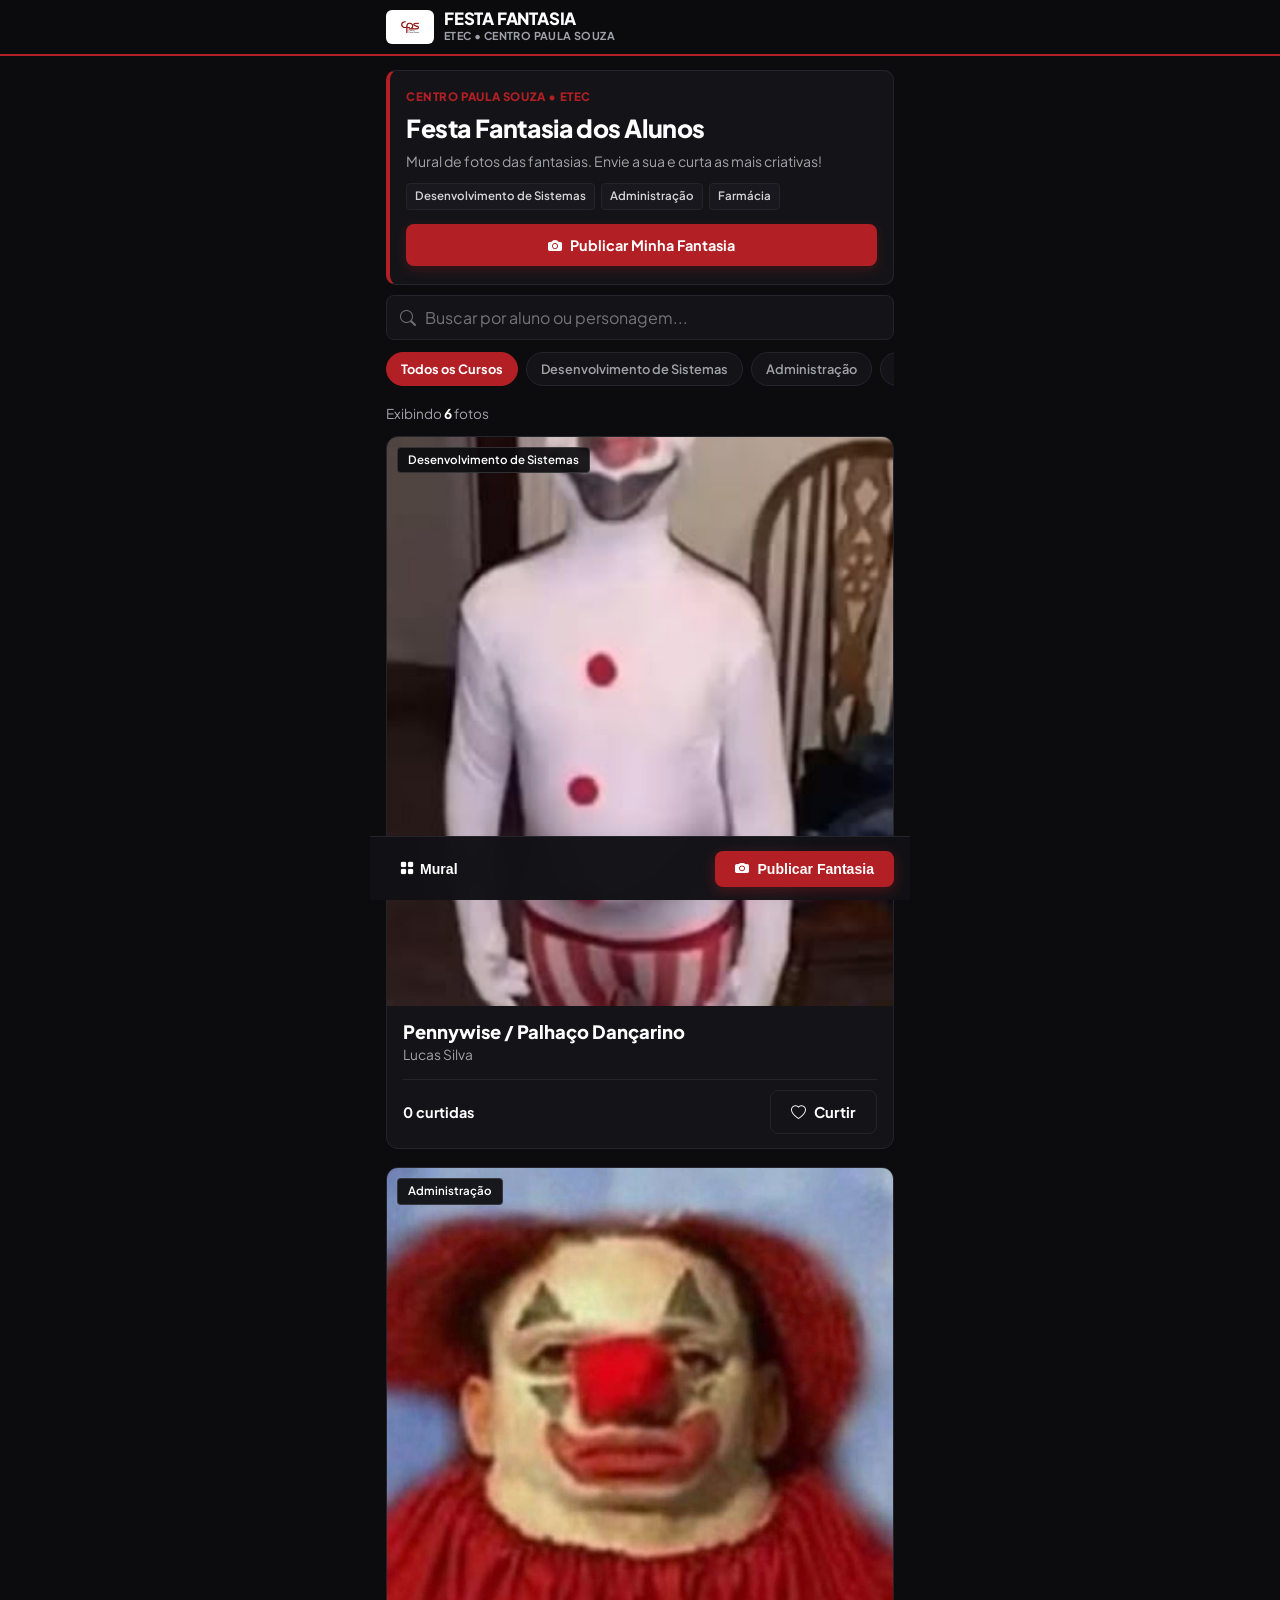
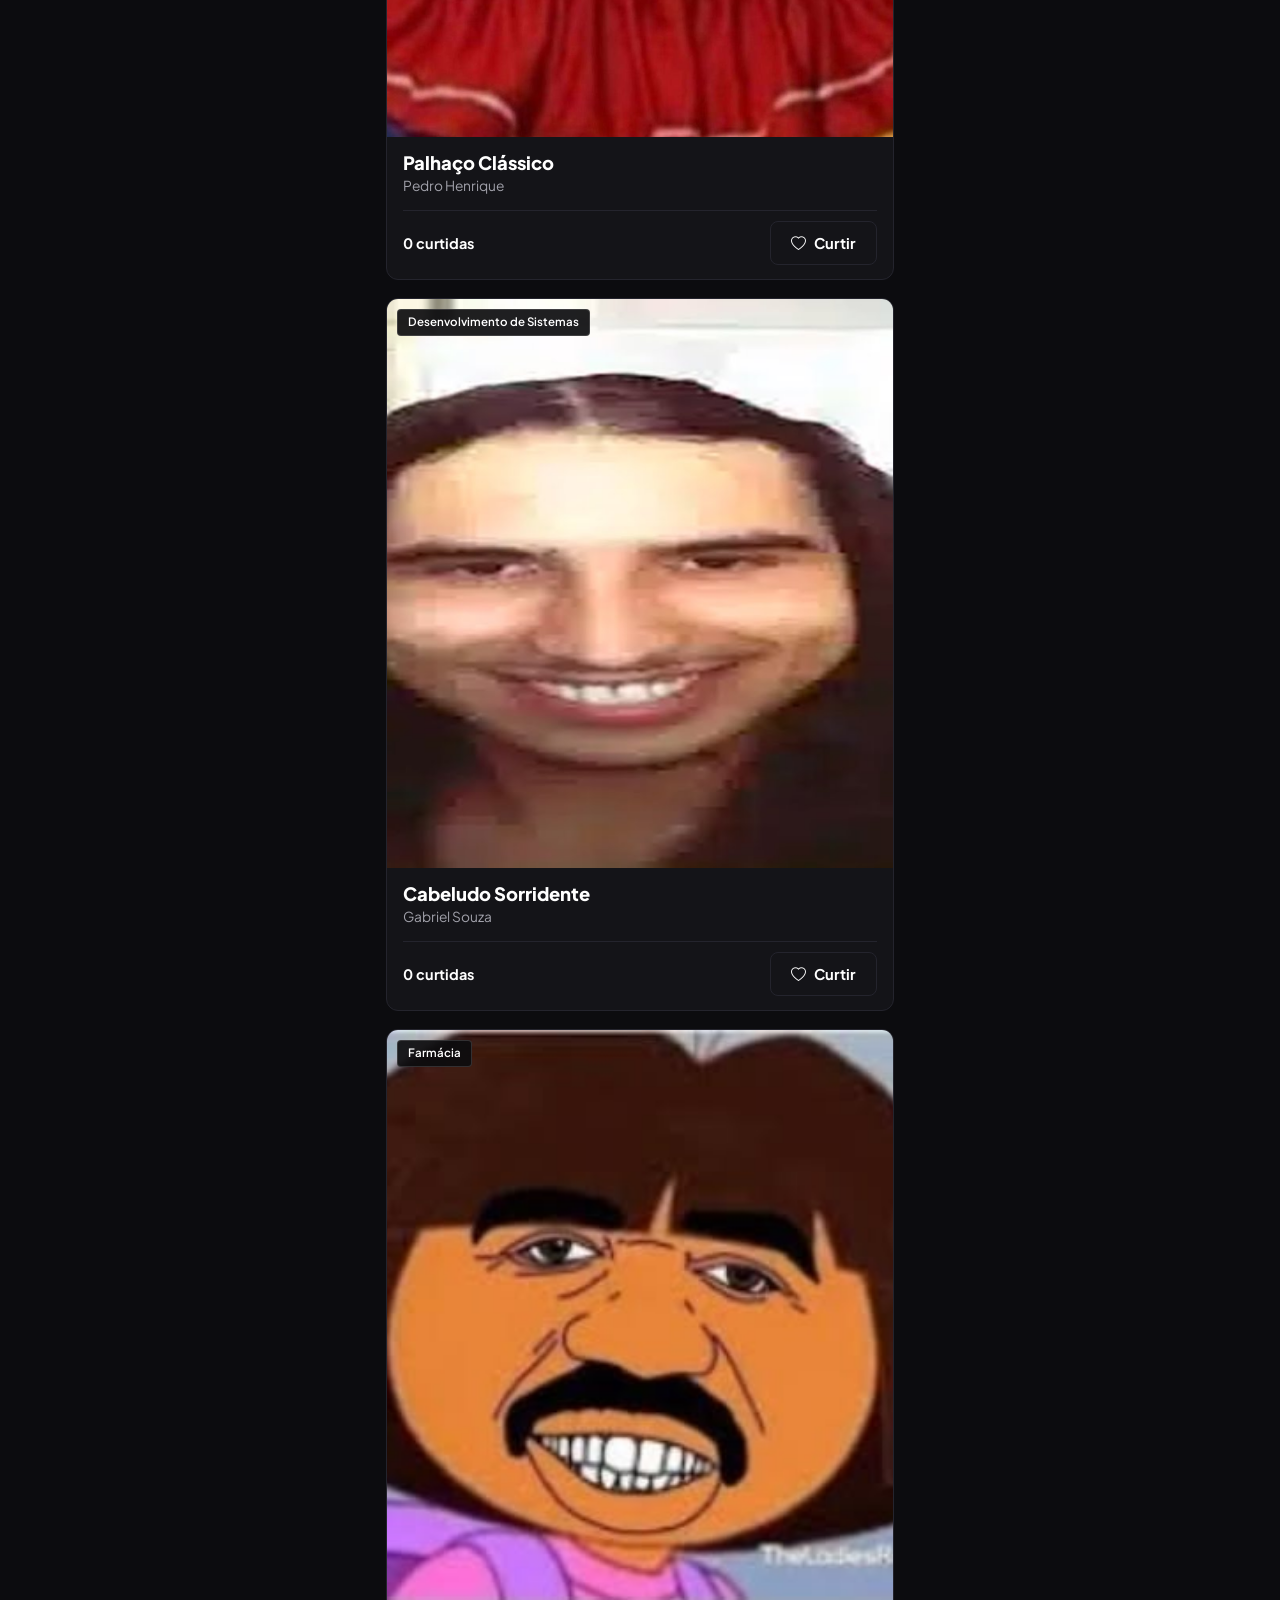
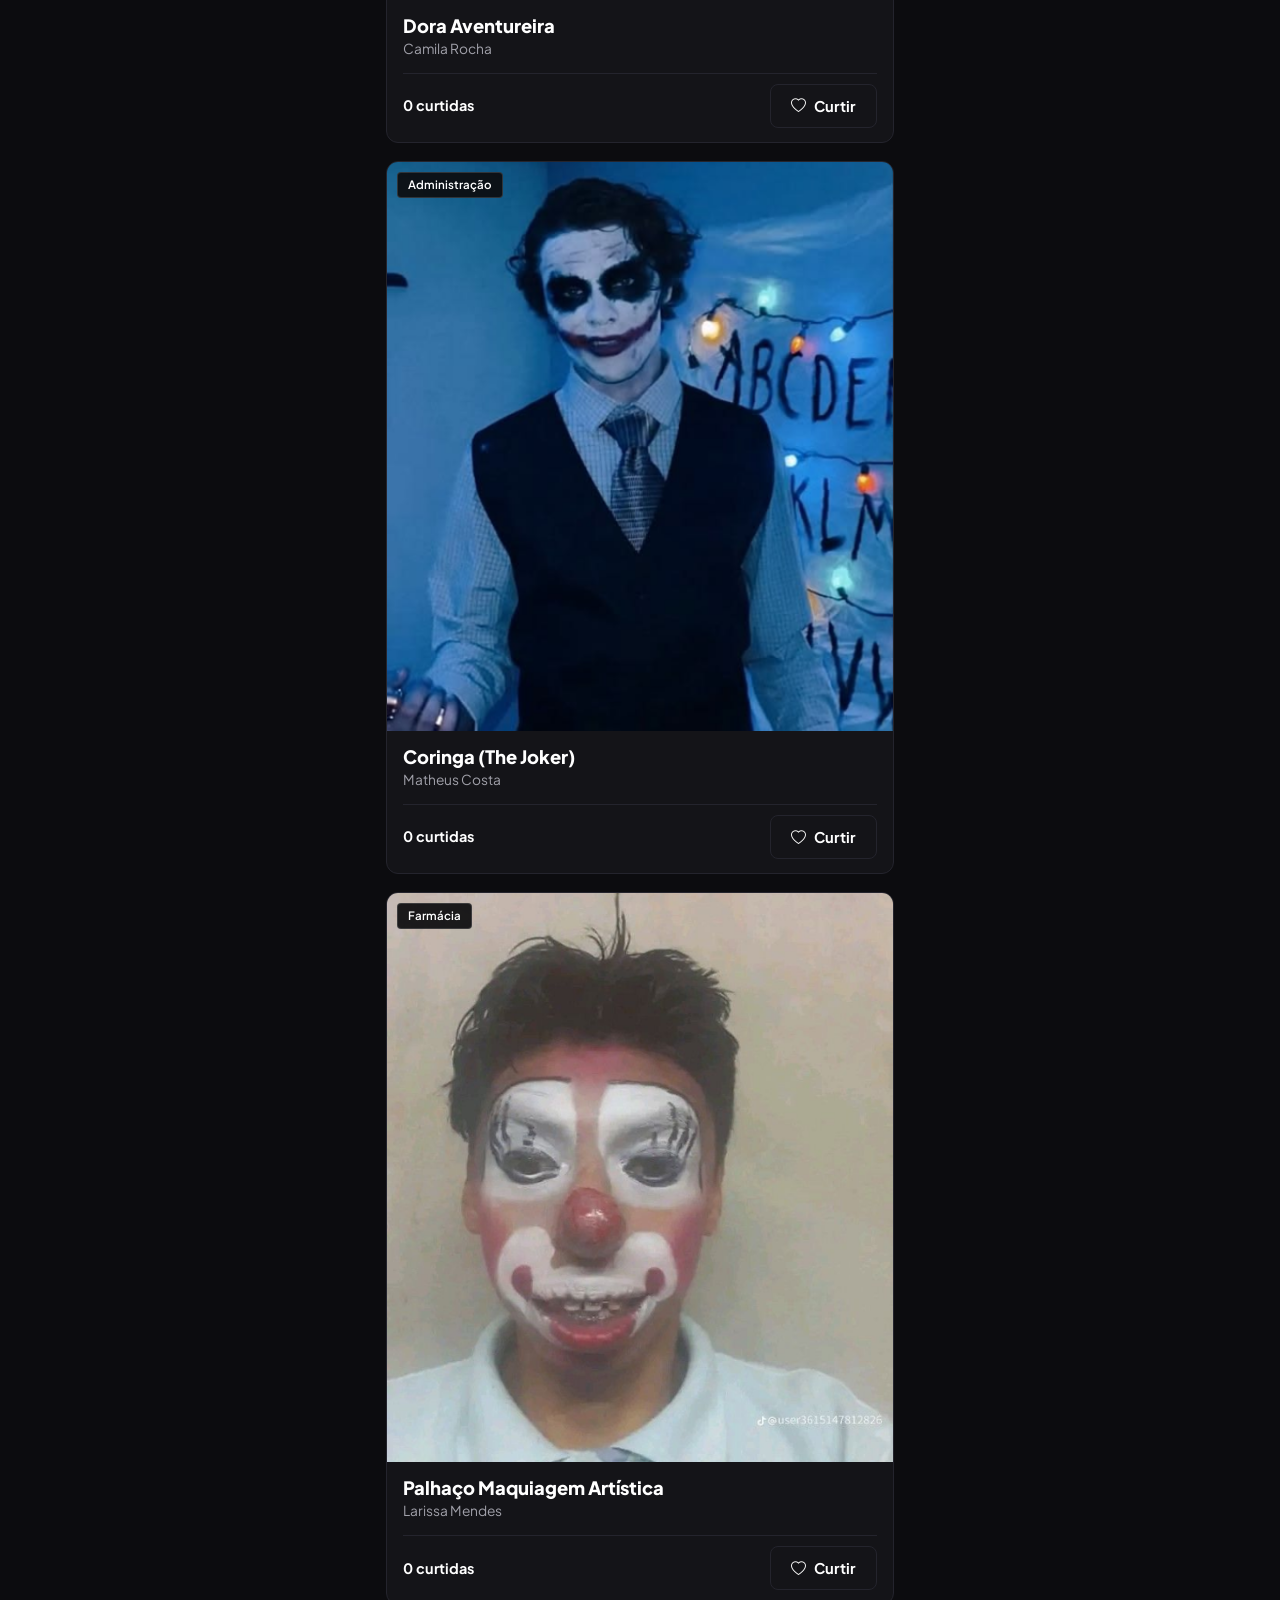
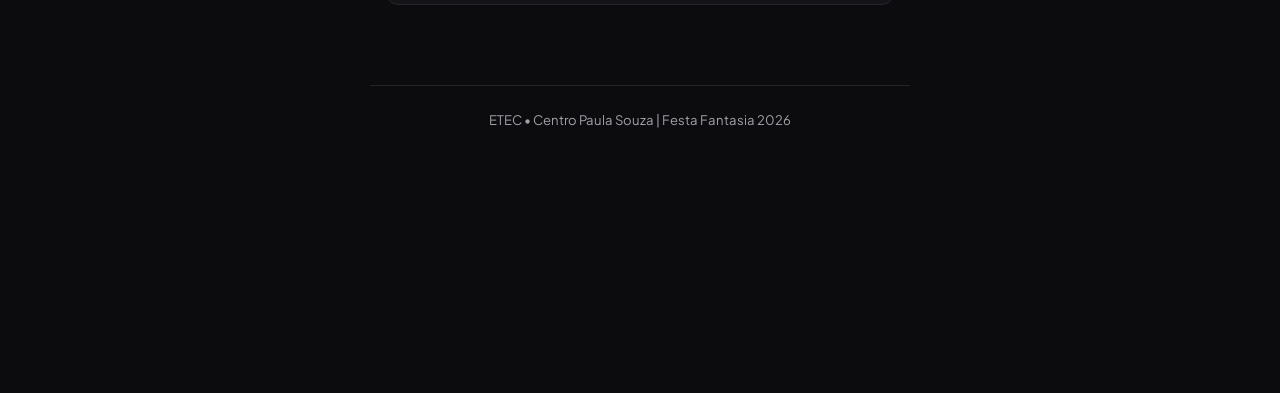
==== index.html @ 2c790a10 "feat: Festa Fantasia ETEC - versao mobile" ====
<!DOCTYPE html>
<html lang="pt-BR">
<head>
  <meta charset="UTF-8">
  <meta name="viewport" content="width=device-width, initial-scale=1.0, maximum-scale=1.0, user-scalable=no, viewport-fit=cover">
  <title>Festa Fantasia • ETEC / Centro Paula Souza</title>
  
  <meta name="theme-color" content="#0c0c0f">
  <meta name="apple-mobile-web-app-capable" content="yes">
  <meta name="apple-mobile-web-app-status-bar-style" content="black-translucent">
  <meta name="apple-mobile-web-app-title" content="Festa Fantasia">

  <!-- Limpeza de cache antigo do navegador -->
  <script>
    if ('serviceWorker' in navigator) {
      navigator.serviceWorker.getRegistrations().then(function(regs) {
        for (var r of regs) { r.unregister(); }
      });
    }
    if ('caches' in window) {
      caches.keys().then(function(names) {
        for (var name of names) { caches.delete(name); }
      });
    }
  </script>

  <!-- Google Fonts & Bootstrap Icons -->
  <link rel="preconnect" href="https://fonts.googleapis.com">
  <link rel="preconnect" href="https://fonts.gstatic.com" crossorigin>
  <link href="https://fonts.googleapis.com/css2?family=Plus+Jakarta+Sans:wght@400;500;600;700;800&display=swap" rel="stylesheet">
  <link rel="stylesheet" href="https://cdn.jsdelivr.net/npm/bootstrap-icons@1.11.3/font/bootstrap-icons.min.css">

  <!-- Folha de Estilos Mobile-First Centro Paula Souza -->
  <link rel="stylesheet" href="css/style.css?v=8.0">
</head>
<body>

  <!-- Barra Superior do Celular -->
  <header class="site-header">
    <div class="header-inner">
      <a href="#" class="brand-wrap">
        <div class="cps-logo-badge">
          <img src="assets/logo-cps.png" alt="Centro Paula Souza" class="cps-logo-img">
        </div>
        <div class="brand-info">
          <span class="brand-title-main">FESTA FANTASIA</span>
          <span class="brand-sub-tag">ETEC • CENTRO PAULA SOUZA</span>
        </div>
      </a>
    </div>
  </header>

  <!-- Banner de Apresentação -->
  <section class="hero-container">
    <div class="hero-card">
      <div class="hero-tag">Centro Paula Souza • ETEC</div>
      <h1 class="hero-heading">Festa Fantasia dos Alunos</h1>
      <p class="hero-description">
        Mural de fotos das fantasias. Envie a sua e curta as mais criativas!
      </p>

      <div class="hero-courses-list">
        <span class="badge-course">Desenvolvimento de Sistemas</span>
        <span class="badge-course">Administração</span>
        <span class="badge-course">Farmácia</span>
      </div>

      <button class="btn-mobile-hero" onclick="openRegisterModal()">
        <i class="bi bi-camera-fill"></i> Publicar Minha Fantasia
      </button>
    </div>
  </section>

  <!-- Conteúdo Principal / Feed -->
  <main class="content-wrapper">
    <!-- Barra de Filtros e Busca -->
    <div class="controls-bar">
      <div class="search-container">
        <i class="bi bi-search"></i>
        <input type="text" id="searchCostume" class="search-input" placeholder="Buscar por aluno ou personagem...">
      </div>

      <!-- Filtros por Curso da ETEC -->
      <div class="filter-pills">
        <button class="pill-btn active" data-course="all">
          Todos os Cursos
        </button>
        <button class="pill-btn" data-course="Desenvolvimento de Sistemas">
          Desenvolvimento de Sistemas
        </button>
        <button class="pill-btn" data-course="Administração">
          Administração
        </button>
        <button class="pill-btn" data-course="Farmácia">
          Farmácia
        </button>
      </div>
    </div>

    <div style="margin-bottom: 12px; font-size: 0.85rem; color: var(--text-gray);">
      Exibindo <strong id="costumesCount" style="color: #ffffff;">0</strong> fotos
    </div>

    <!-- Grade de Fotos (Feed do Celular) -->
    <div class="costume-grid" id="costumeGrid">
      <!-- Inserido dinamicamente via app.js -->
    </div>
  </main>

  <!-- Rodapé Limpo -->
  <footer style="text-align: center; padding: 24px 16px 80px 16px; color: var(--text-gray); font-size: 0.82rem; border-top: 1px solid var(--border-subtle); max-width: 540px; margin: 0 auto;">
    <p>ETEC • Centro Paula Souza | Festa Fantasia 2026</p>
  </footer>

  <!-- ==========================================================================
       BARRA INFERIOR FIXA DO APLICATIVO NO CELULAR
       ========================================================================== -->
  <nav class="mobile-nav-bar" aria-label="Navegação do Aplicativo">
    <button class="nav-item active" data-target="feed" onclick="window.scrollTo({ top: 0, behavior: 'smooth' })">
      <i class="bi bi-grid-fill"></i>
      <span>Mural</span>
    </button>

    <button class="nav-fab-btn" onclick="openRegisterModal()" aria-label="Publicar Fantasia">
      <i class="bi bi-camera-fill"></i>
      <span>Publicar Fantasia</span>
    </button>
  </nav>

  <!-- ==========================================================================
       MODAL BOTTOM SHEET: PUBLICAR FANTASIA
       ========================================================================== -->
  <div class="modal-overlay" id="registerModal" role="dialog" aria-modal="true">
    <div class="modal-content">
      <div class="modal-top">
        <div class="modal-title-text">Publicar Foto da Fantasia</div>
        <button class="btn-close" onclick="closeModal('registerModal')" aria-label="Fechar">
          <i class="bi bi-x-lg"></i>
        </button>
      </div>

      <div class="modal-inner">
        <form id="formRegister">
          <!-- Nome -->
          <div class="field-box">
            <label class="field-label">Seu Nome <span>*</span></label>
            <input type="text" id="inputAluno" class="input-text" placeholder="Nome completo" required>
          </div>

          <!-- Curso da ETEC -->
          <div class="field-box">
            <label class="field-label">Curso na ETEC <span>*</span></label>
            <select id="selectCurso" class="input-select" required>
              <option value="Desenvolvimento de Sistemas" selected>Desenvolvimento de Sistemas</option>
              <option value="Administração">Administração</option>
              <option value="Farmácia">Farmácia</option>
            </select>
          </div>

          <!-- Nome da Fantasia -->
          <div class="field-box">
            <label class="field-label">Nome da Fantasia / Personagem <span>*</span></label>
            <input type="text" id="inputFantasia" class="input-text" placeholder="Ex: Homem-Aranha, Wandinha, Mario Bros..." required>
          </div>

          <!-- Upload da Foto com Câmera do Celular -->
          <div class="field-box">
            <label class="field-label">Foto da Fantasia <span>*</span></label>
            <input type="file" id="costumePhotoInput" accept="image/*" capture="environment" style="display: none;">
            
            <div class="upload-card" id="uploadCard">
              <div id="uploadPrompt">
                <i class="bi bi-camera" style="font-size: 2rem; color: var(--text-gray); display: block; margin-bottom: 4px;"></i>
                <div class="upload-card-title">Tirar foto com a câmera ou escolher da galeria</div>
                <div class="upload-card-sub">Toque aqui para abrir a câmera</div>
              </div>

              <!-- Preview -->
              <div class="preview-box" id="previewBox">
                <img id="previewImg" src="" alt="Preview">
                <button type="button" class="btn-trash-photo" id="btnRemovePhoto" title="Trocar foto">
                  <i class="bi bi-x-lg"></i>
                </button>
              </div>
            </div>
          </div>

          <!-- Botões -->
          <div style="display: flex; gap: 10px; margin-top: 20px;">
            <button type="button" class="btn-cps-outline" style="flex: 1;" onclick="closeModal('registerModal')">
              Cancelar
            </button>
            <button type="submit" class="btn-cps-primary" style="flex: 2;">
              Publicar
            </button>
          </div>
        </form>
      </div>
    </div>
  </div>

  <!-- ==========================================================================
       MODAL: VISUALIZAR FOTO AMPLIADA
       ========================================================================== -->
  <div class="modal-overlay" id="detailsModal" role="dialog" aria-modal="true">
    <div class="modal-content">
      <div class="modal-top">
        <div class="modal-title-text">Foto da Fantasia</div>
        <button class="btn-close" onclick="closeModal('detailsModal')" aria-label="Fechar">
          <i class="bi bi-x-lg"></i>
        </button>
      </div>
      <div class="modal-inner" id="detailsModalContent">
        <!-- Inserido dinamicamente via app.js -->
      </div>
    </div>
  </div>

  <!-- ==========================================================================
       MODAL: ADMINISTRAÇÃO (Acessível via ?admin=1 ou atalho secreto Ctrl+Shift+A)
       ========================================================================== -->
  <div class="modal-overlay" id="adminModal" role="dialog" aria-modal="true">
    <div class="modal-content" style="max-width: 540px;">
      <div class="modal-top">
        <div class="modal-title-text">Painel Administrativo</div>
        <button class="btn-close" onclick="closeModal('adminModal')" aria-label="Fechar">
          <i class="bi bi-x-lg"></i>
        </button>
      </div>
      <div class="modal-inner" id="adminModalContent">
        <!-- Inserido dinamicamente via admin.js -->
      </div>
    </div>
  </div>

  <!-- Toast -->
  <div class="toast-box" id="toastNotice" role="status" aria-live="polite"></div>

  <!-- Scripts -->
  <script src="js/storage.js?v=8.0"></script>
  <script src="js/app.js?v=8.0"></script>
  <script src="js/admin.js?v=8.0"></script>
</body>
</html>
---- css/style.css ----
/* ==========================================================================
   FESTA FANTASIA ETEC - DESIGN MOBILE FIRST (CENTRO PAULA SOUZA)
   Cores: Preto, Branco e Vermelho CPS
   Otimizado especificamente para smartphones (fluido, rápido e tátil)
   ========================================================================== */

@import url('https://fonts.googleapis.com/css2?family=Plus+Jakarta+Sans:wght@400;500;600;700;800&display=swap');

:root {
  --cps-red: #b21f24;
  --cps-red-hover: #c92a2a;
  --cps-red-dark: #8c1418;

  --bg-black: #0c0c0f;
  --bg-card: #141418;
  --bg-card-hover: #1c1c22;
  --bg-input: #101014;

  --border-subtle: #24242d;
  --border-active: #b21f24;

  --text-white: #ffffff;
  --text-gray: #a1a1aa;
  --text-muted: #71717a;

  --font-family: 'Plus Jakarta Sans', -apple-system, BlinkMacSystemFont, "Segoe UI", Roboto, sans-serif;
  --bottom-bar-height: 64px;
}

* {
  box-sizing: border-box;
  margin: 0;
  padding: 0;
  -webkit-tap-highlight-color: transparent;
}

html, body {
  background-color: var(--bg-black);
  color: var(--text-white);
  font-family: var(--font-family);
  min-height: 100vh;
  line-height: 1.45;
  -webkit-font-smoothing: antialiased;
  padding-bottom: calc(var(--bottom-bar-height) + env(safe-area-inset-bottom, 0px) + 28px);
}

button, input, select {
  touch-action: manipulation;
}

/* ==========================================================================
   BARRA SUPERIOR (HEADER MOBILE APP)
   ========================================================================== */
.site-header {
  position: sticky;
  top: 0;
  z-index: 1000;
  background: rgba(12, 12, 15, 0.98);
  border-bottom: 2px solid var(--cps-red);
  backdrop-filter: blur(12px);
  -webkit-backdrop-filter: blur(12px);
  padding-top: env(safe-area-inset-top, 0px);
}

.header-inner {
  max-width: 540px;
  margin: 0 auto;
  padding: 10px 16px;
  display: flex;
  align-items: center;
  justify-content: space-between;
}

.brand-wrap {
  display: flex;
  align-items: center;
  gap: 10px;
  text-decoration: none;
  color: #fff;
}

.cps-logo-badge {
  background: #ffffff;
  padding: 3px 6px;
  border-radius: 6px;
  display: flex;
  align-items: center;
  justify-content: center;
  height: 34px;
}

.cps-logo-img {
  height: 24px;
  width: auto;
  object-fit: contain;
}

.brand-info {
  display: flex;
  flex-direction: column;
}

.brand-title-main {
  font-size: 1.05rem;
  font-weight: 800;
  letter-spacing: -0.2px;
  color: #ffffff;
  line-height: 1.1;
}

.brand-sub-tag {
  font-size: 0.68rem;
  font-weight: 700;
  color: var(--text-gray);
  letter-spacing: 0.4px;
  text-transform: uppercase;
}

/* ==========================================================================
   BANNER DE INTRODUÇÃO (COMPACTO PARA CELULAR)
   ========================================================================== */
.hero-container {
  max-width: 540px;
  margin: 14px auto 10px auto;
  padding: 0 16px;
}

.hero-card {
  background: var(--bg-card);
  border: 1px solid var(--border-subtle);
  border-left: 4px solid var(--cps-red);
  border-radius: 10px;
  padding: 18px 16px;
  display: flex;
  flex-direction: column;
  gap: 8px;
}

.hero-tag {
  font-size: 0.72rem;
  font-weight: 800;
  color: var(--cps-red);
  text-transform: uppercase;
  letter-spacing: 0.6px;
}

.hero-heading {
  font-size: 1.55rem;
  font-weight: 800;
  letter-spacing: -0.4px;
  line-height: 1.2;
  color: #ffffff;
}

.hero-description {
  color: var(--text-gray);
  font-size: 0.88rem;
  line-height: 1.4;
}

.hero-courses-list {
  display: flex;
  gap: 6px;
  flex-wrap: wrap;
  margin-top: 4px;
}

.badge-course {
  font-size: 0.72rem;
  font-weight: 600;
  padding: 4px 8px;
  border-radius: 4px;
  background: #18181e;
  color: #d4d4d8;
  border: 1px solid var(--border-subtle);
}

.btn-mobile-hero {
  margin-top: 6px;
  background: var(--cps-red);
  color: #ffffff;
  border: none;
  font-family: var(--font-family);
  font-size: 0.9rem;
  font-weight: 700;
  padding: 12px 18px;
  border-radius: 8px;
  cursor: pointer;
  display: flex;
  align-items: center;
  justify-content: center;
  gap: 8px;
  width: 100%;
  box-shadow: 0 4px 12px rgba(178, 31, 36, 0.25);
  transition: background 0.15s ease;
}

.btn-mobile-hero:active {
  background: var(--cps-red-hover);
  transform: scale(0.98);
}

/* ==========================================================================
   BARRA DE FILTROS E PESQUISA NO CELULAR
   ========================================================================== */
.content-wrapper {
  max-width: 540px;
  margin: 0 auto;
  padding: 0 16px 80px 16px;
}

.controls-bar {
  display: flex;
  flex-direction: column;
  gap: 12px;
  margin-bottom: 16px;
}

.search-container {
  position: relative;
  width: 100%;
}

.search-container i {
  position: absolute;
  left: 14px;
  top: 50%;
  transform: translateY(-50%);
  color: var(--text-muted);
}

.search-input {
  width: 100%;
  background: var(--bg-card);
  border: 1px solid var(--border-subtle);
  color: #ffffff;
  font-family: var(--font-family);
  font-size: 16px;
  padding: 11px 14px 11px 38px;
  border-radius: 8px;
  outline: none;
}

.search-input:focus {
  border-color: var(--cps-red);
}

.filter-pills {
  display: flex;
  gap: 8px;
  overflow-x: auto;
  scrollbar-width: none;
  -webkit-overflow-scrolling: touch;
  padding-bottom: 2px;
}

.filter-pills::-webkit-scrollbar {
  display: none;
}

.pill-btn {
  background: var(--bg-card);
  border: 1px solid var(--border-subtle);
  color: var(--text-gray);
  font-family: var(--font-family);
  font-size: 0.8rem;
  font-weight: 600;
  padding: 8px 14px;
  border-radius: 99px;
  cursor: pointer;
  white-space: nowrap;
  flex-shrink: 0;
  transition: all 0.15s ease;
}

.pill-btn:active, .pill-btn.active {
  background: var(--cps-red);
  color: #ffffff;
  border-color: var(--cps-red);
  font-weight: 700;
}

/* ==========================================================================
   FEED DE FANTASIAS (CARD VERTICAL OTIMIZADO PARA TOUCH)
   ========================================================================== */
.costume-grid {
  display: flex;
  flex-direction: column;
  gap: 18px;
}

.costume-item {
  background: var(--bg-card);
  border: 1px solid var(--border-subtle);
  border-radius: 12px;
  overflow: hidden;
  display: flex;
  flex-direction: column;
}

.photo-holder {
  position: relative;
  width: 100%;
  aspect-ratio: 4 / 4.5;
  background-color: #000;
  overflow: hidden;
  cursor: pointer;
}

.photo-img {
  width: 100%;
  height: 100%;
  object-fit: cover;
  display: block;
}

.badge-corner {
  position: absolute;
  top: 10px;
  left: 10px;
  font-size: 0.72rem;
  font-weight: 600;
  padding: 4px 10px;
  border-radius: 4px;
  background: rgba(12, 12, 15, 0.92);
  color: #ffffff;
  border: 1px solid rgba(255, 255, 255, 0.15);
}

.item-details {
  padding: 14px 16px;
  display: flex;
  flex-direction: column;
  gap: 2px;
}

.item-title {
  font-size: 1.15rem;
  font-weight: 800;
  color: #ffffff;
  line-height: 1.25;
}

.item-student {
  font-size: 0.86rem;
  color: var(--text-gray);
  margin-bottom: 12px;
}

.item-action-row {
  padding-top: 10px;
  border-top: 1px solid var(--border-subtle);
  display: flex;
  align-items: center;
  justify-content: space-between;
}

.votes-indicator {
  font-size: 0.9rem;
  font-weight: 700;
  color: #ffffff;
}

/* Botão de Curtir Grande para o Polegar */
.btn-like {
  background: transparent;
  color: #ffffff;
  border: 1px solid var(--border-subtle);
  font-family: var(--font-family);
  font-size: 0.92rem;
  font-weight: 700;
  padding: 10px 20px;
  min-height: 44px;
  border-radius: 8px;
  cursor: pointer;
  display: inline-flex;
  align-items: center;
  gap: 8px;
  transition: all 0.15s ease;
  user-select: none;
}

.btn-like:active {
  transform: scale(0.96);
}

.btn-like.voted {
  background: var(--cps-red);
  border-color: var(--cps-red);
  color: #ffffff;
  cursor: default;
}

/* ==========================================================================
   BARRA INFERIOR FIXA DO APLICATIVO (BOTTOM BAR)
   ========================================================================== */
.mobile-nav-bar {
  position: fixed;
  bottom: 0;
  left: 50%;
  transform: translateX(-50%);
  width: 100%;
  max-width: 540px;
  min-height: var(--bottom-bar-height);
  background: rgba(18, 18, 22, 0.98);
  border-top: 1px solid var(--border-subtle);
  backdrop-filter: blur(16px);
  -webkit-backdrop-filter: blur(16px);
  z-index: 1500;
  padding: 8px 16px calc(8px + env(safe-area-inset-bottom, 0px)) 16px;
  display: flex;
  align-items: center;
  justify-content: space-between;
}

.nav-item {
  background: transparent;
  border: none;
  color: #ffffff;
  display: flex;
  align-items: center;
  gap: 6px;
  font-size: 0.88rem;
  font-weight: 700;
  cursor: pointer;
  padding: 10px 14px;
}

.nav-fab-btn {
  background: var(--cps-red);
  color: #ffffff;
  border: none;
  padding: 10px 20px;
  border-radius: 8px;
  font-weight: 800;
  font-size: 0.88rem;
  cursor: pointer;
  display: inline-flex;
  align-items: center;
  gap: 8px;
  box-shadow: 0 4px 14px rgba(178, 31, 36, 0.35);
}

.nav-fab-btn:active {
  transform: scale(0.97);
}

/* ==========================================================================
   MODAIS (ESTILO BOTTOM SHEET NO CELULAR)
   ========================================================================== */
.modal-overlay {
  position: fixed;
  inset: 0;
  background: rgba(0, 0, 0, 0.82);
  backdrop-filter: blur(4px);
  -webkit-backdrop-filter: blur(4px);
  z-index: 2000;
  display: flex;
  align-items: flex-end;
  justify-content: center;
  padding: 0;
  opacity: 0;
  visibility: hidden;
  transition: opacity 0.2s ease, visibility 0.2s ease;
}

.modal-overlay.active {
  opacity: 1;
  visibility: visible;
}

.modal-content {
  background: var(--bg-card);
  border-radius: 16px 16px 0 0;
  border-top: 3px solid var(--cps-red);
  width: 100%;
  max-width: 540px;
  max-height: 90vh;
  overflow-y: auto;
  box-shadow: 0 -10px 30px rgba(0, 0, 0, 0.6);
  transform: translateY(100%);
  transition: transform 0.25s cubic-bezier(0.16, 1, 0.3, 1);
}

.modal-overlay.active .modal-content {
  transform: translateY(0);
}

.modal-top {
  padding: 16px 20px;
  border-bottom: 1px solid var(--border-subtle);
  display: flex;
  align-items: center;
  justify-content: space-between;
}

.modal-title-text {
  font-size: 1.1rem;
  font-weight: 800;
  color: #ffffff;
}

.btn-close {
  background: transparent;
  border: none;
  color: var(--text-gray);
  font-size: 1.3rem;
  width: 36px;
  height: 36px;
  cursor: pointer;
  display: flex;
  align-items: center;
  justify-content: center;
}

.modal-inner {
  padding: 20px 18px;
}

/* Formulário de Cadastro */
.field-box {
  margin-bottom: 16px;
}

.field-label {
  display: block;
  font-size: 0.85rem;
  font-weight: 700;
  color: var(--text-gray);
  margin-bottom: 6px;
}

.field-label span {
  color: var(--cps-red);
}

.input-text, .input-select {
  width: 100%;
  background: var(--bg-input);
  border: 1px solid var(--border-subtle);
  color: #ffffff;
  font-family: var(--font-family);
  font-size: 16px;
  padding: 12px 14px;
  border-radius: 8px;
  outline: none;
}

.input-text:focus, .input-select:focus {
  border-color: var(--cps-red);
}

.input-select option {
  background: var(--bg-card);
  color: #ffffff;
}

/* Upload de Foto na Câmera */
.upload-card {
  border: 2px dashed var(--border-subtle);
  background: var(--bg-input);
  border-radius: 8px;
  padding: 22px 14px;
  text-align: center;
  cursor: pointer;
}

.upload-card:active {
  border-color: var(--cps-red);
}

.upload-card-title {
  font-size: 0.92rem;
  font-weight: 700;
  color: #ffffff;
  margin-bottom: 2px;
}

.upload-card-sub {
  font-size: 0.78rem;
  color: var(--text-muted);
}

.preview-box {
  display: none;
  position: relative;
  border-radius: 8px;
  overflow: hidden;
  margin-top: 10px;
  max-height: 240px;
  background: #000;
}

.preview-box img {
  width: 100%;
  height: 240px;
  object-fit: cover;
  display: block;
}

.btn-trash-photo {
  position: absolute;
  top: 8px;
  right: 8px;
  background: rgba(0, 0, 0, 0.75);
  border: none;
  color: #fff;
  width: 32px;
  height: 32px;
  border-radius: 50%;
  cursor: pointer;
  display: flex;
  align-items: center;
  justify-content: center;
}

.btn-cps-primary {
  background: var(--cps-red);
  color: #ffffff;
  border: none;
  font-family: var(--font-family);
  font-size: 0.92rem;
  font-weight: 700;
  padding: 12px 20px;
  border-radius: 8px;
  cursor: pointer;
  display: flex;
  align-items: center;
  justify-content: center;
  gap: 8px;
}

.btn-cps-outline {
  background: transparent;
  color: #ffffff;
  border: 1px solid var(--border-subtle);
  font-family: var(--font-family);
  font-size: 0.92rem;
  font-weight: 600;
  padding: 12px 18px;
  border-radius: 8px;
  cursor: pointer;
  display: flex;
  align-items: center;
  justify-content: center;
}

/* Toast */
.toast-box {
  position: fixed;
  bottom: calc(var(--bottom-bar-height) + env(safe-area-inset-bottom, 0px) + 16px);
  left: 50%;
  transform: translateX(-50%) translateY(20px);
  background: var(--bg-card);
  border: 1px solid var(--cps-red);
  color: #ffffff;
  padding: 10px 18px;
  border-radius: 8px;
  font-size: 0.88rem;
  font-weight: 700;
  z-index: 3000;
  opacity: 0;
  visibility: hidden;
  transition: all 0.2s ease;
  box-shadow: 0 8px 24px rgba(0, 0, 0, 0.5);
  text-align: center;
}

.toast-box.show {
  transform: translateX(-50%) translateY(0);
  opacity: 1;
  visibility: visible;
}
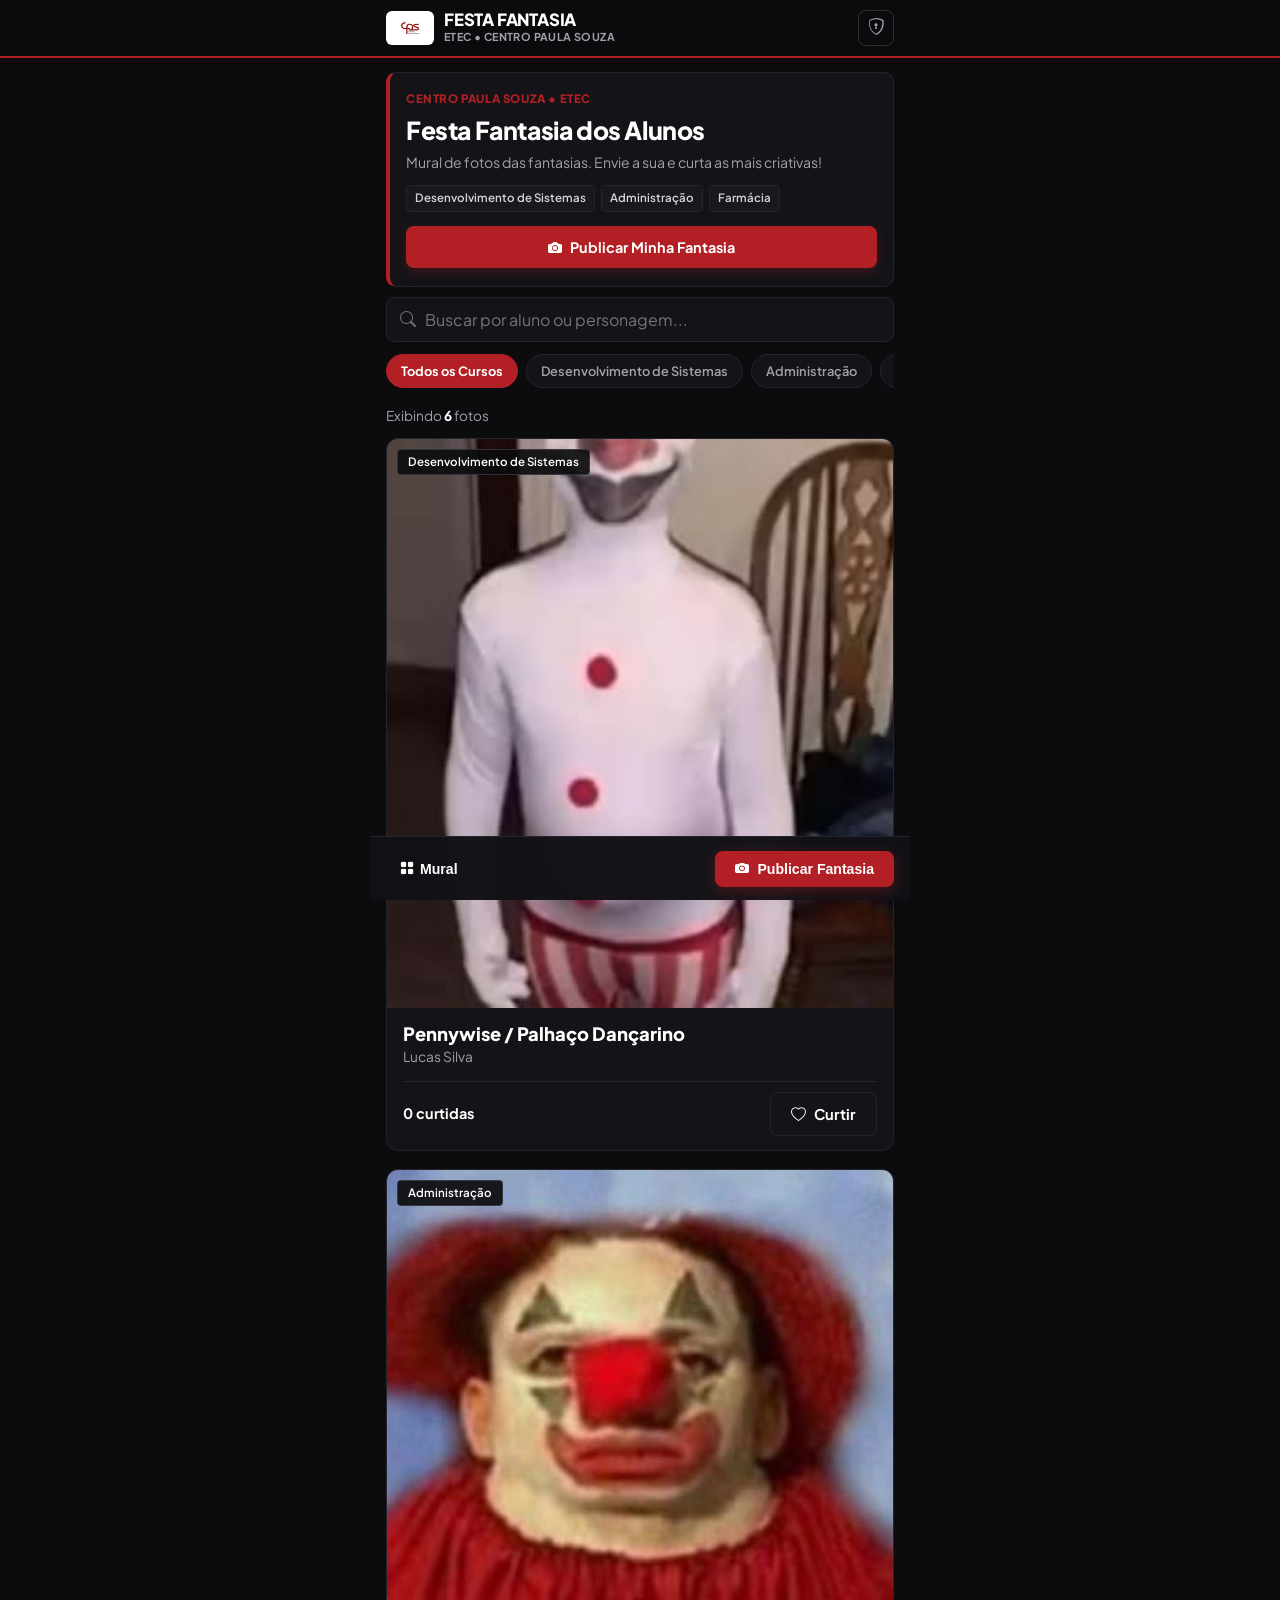
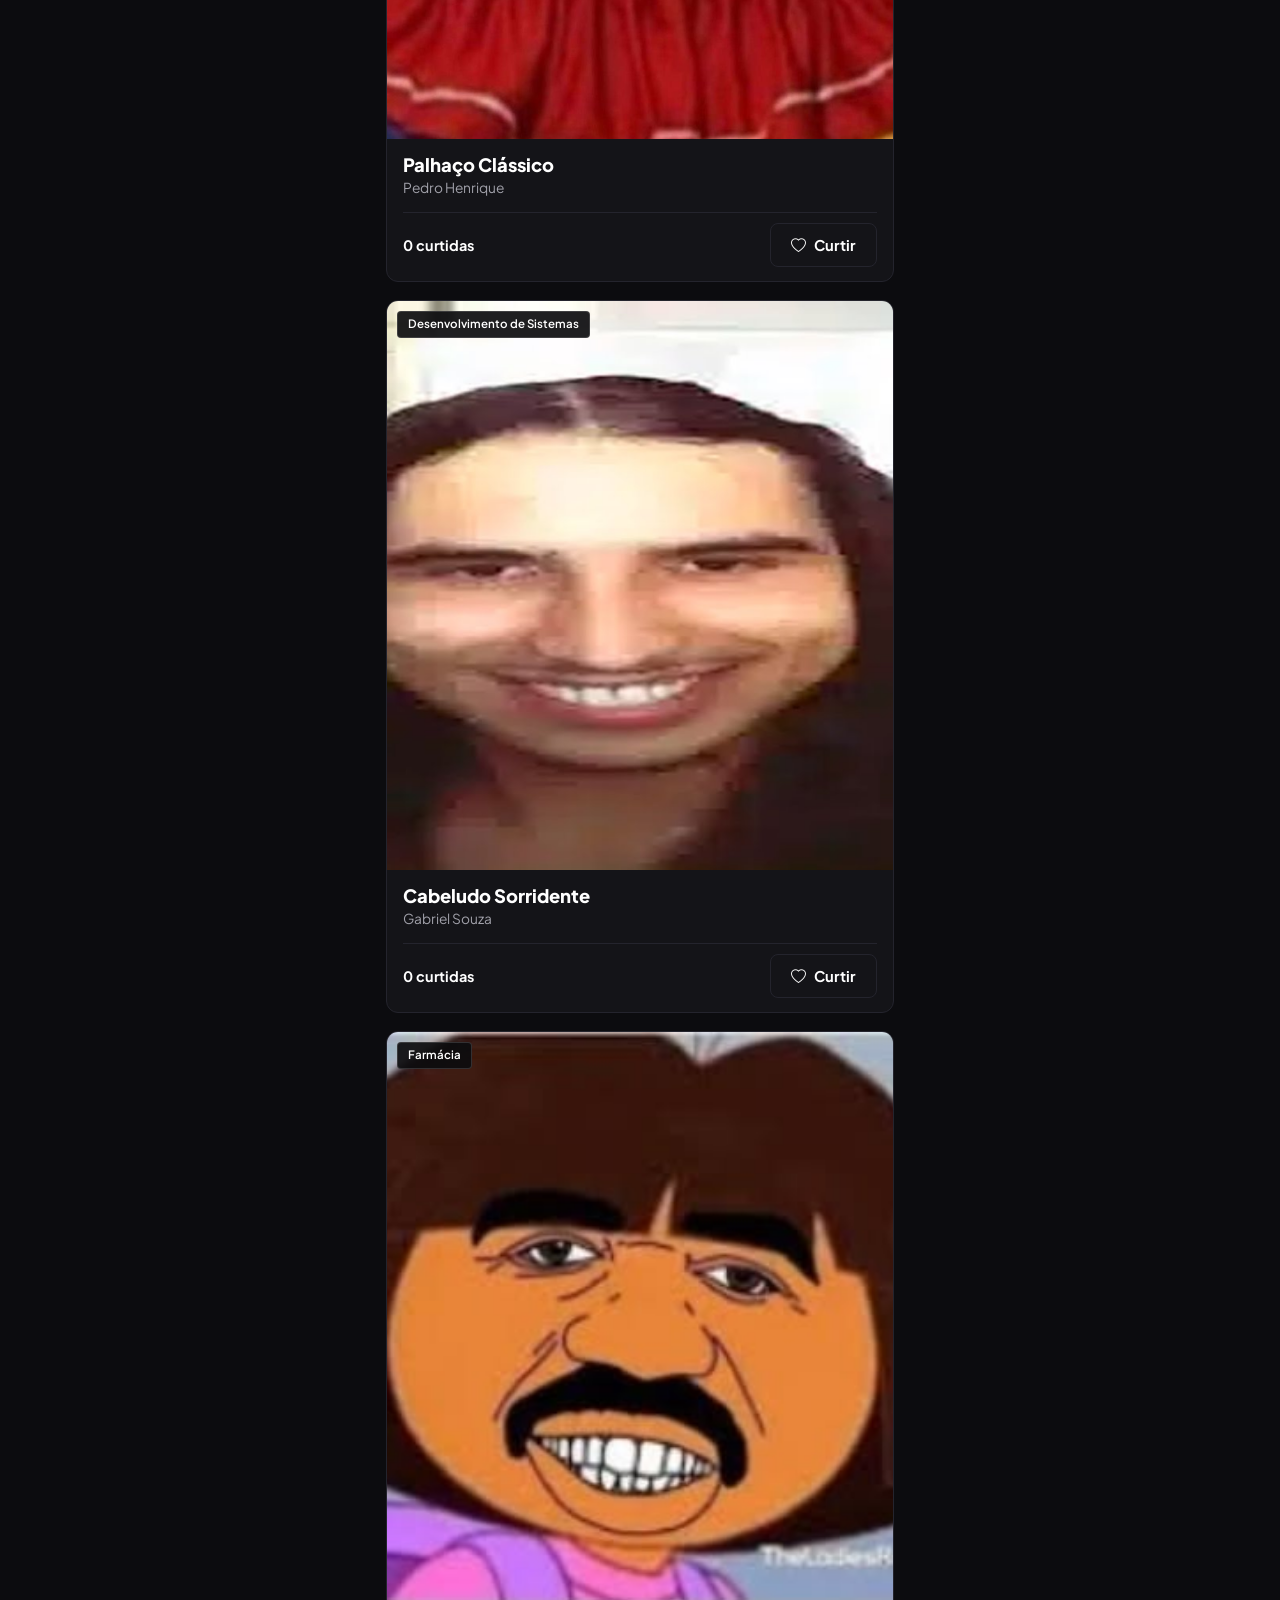
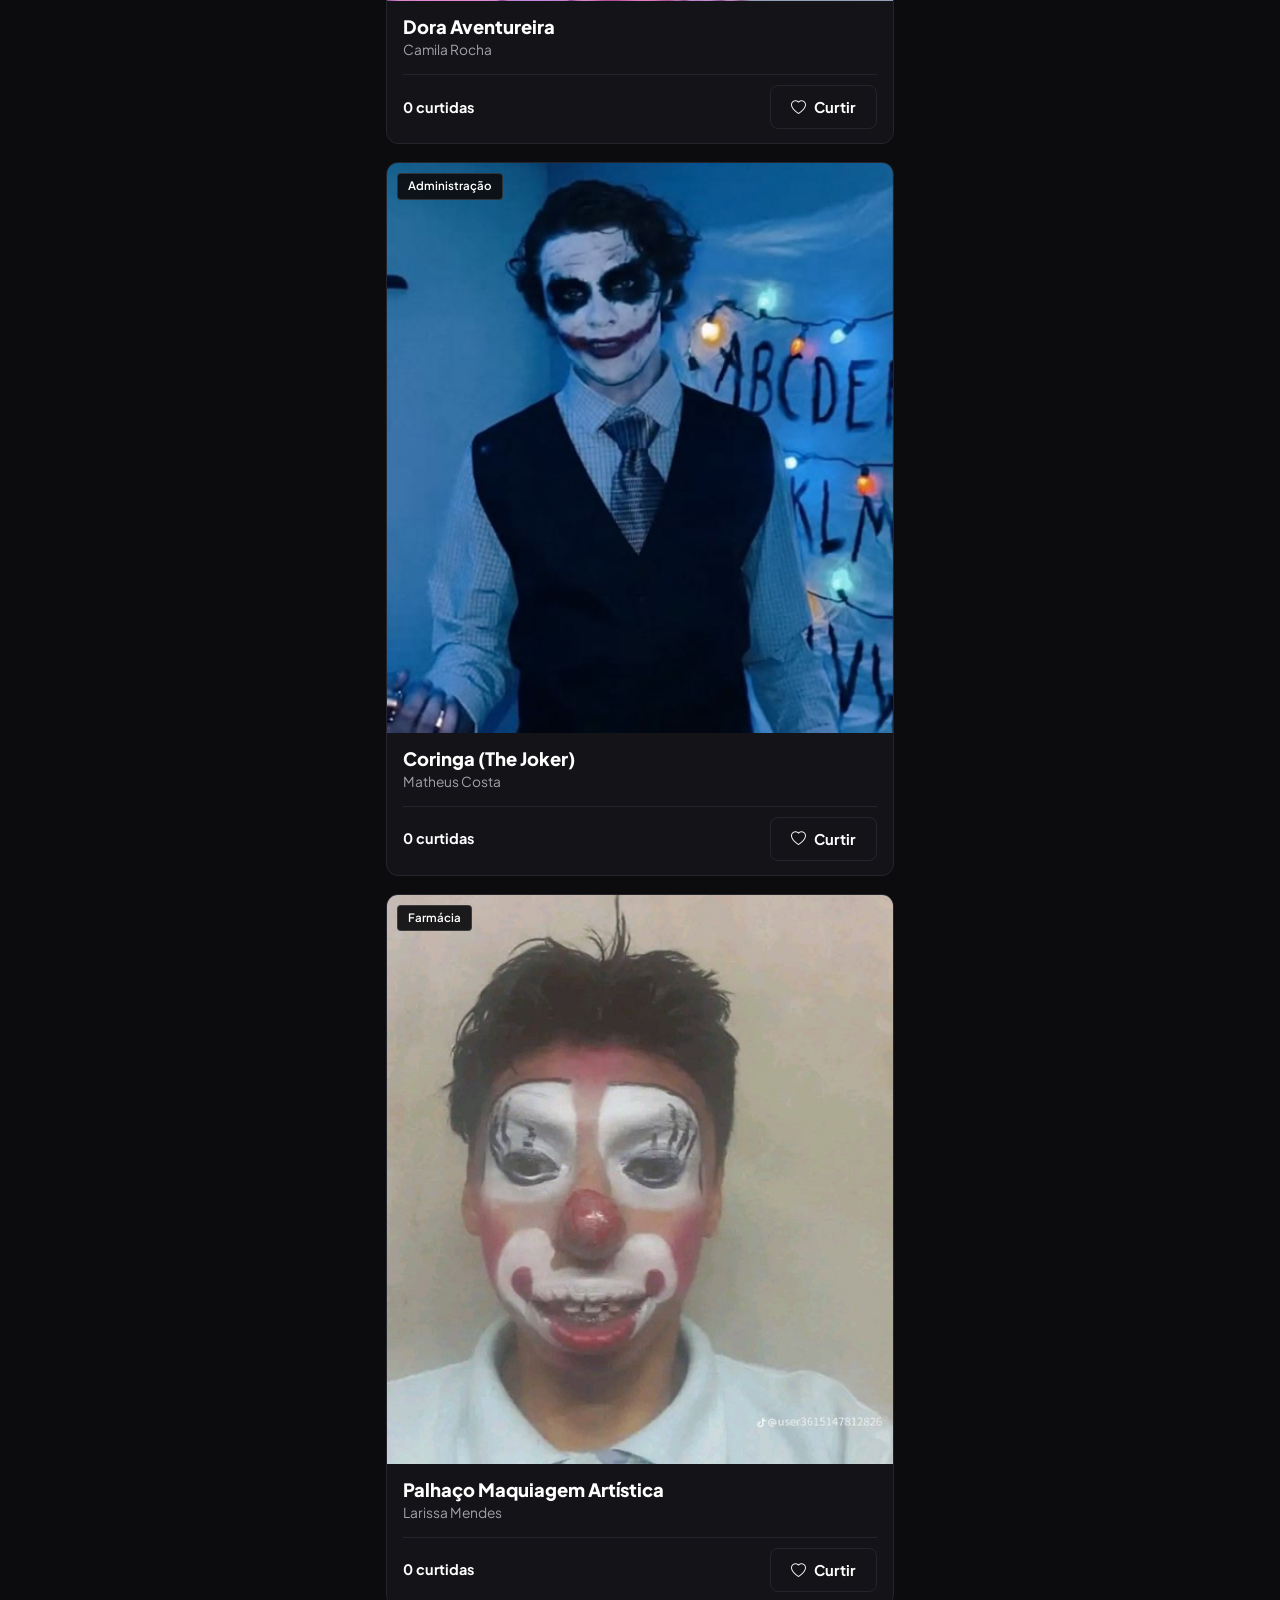
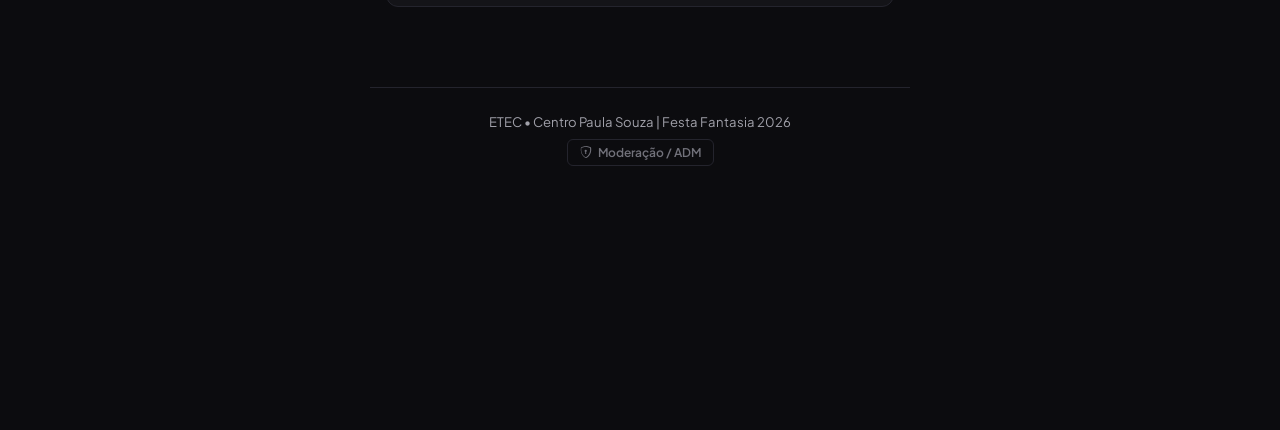
==== commit 6ff13040: "feat: add admin delete endpoint and moderation UI for inappropriate photos" ====
--- a/index.html
+++ b/index.html
@@ -31,7 +31,7 @@
   <link rel="stylesheet" href="https://cdn.jsdelivr.net/npm/bootstrap-icons@1.11.3/font/bootstrap-icons.min.css">
 
   <!-- Folha de Estilos Mobile-First Centro Paula Souza -->
-  <link rel="stylesheet" href="css/style.css?v=8.0">
+  <link rel="stylesheet" href="css/style.css?v=11.0">
 </head>
 <body>
 
@@ -47,6 +47,11 @@
           <span class="brand-sub-tag">ETEC • CENTRO PAULA SOUZA</span>
         </div>
       </a>
+
+      <!-- Botão Discreto de Moderação / ADM -->
+      <button class="btn-admin-header-lock" onclick="openAdminModal()" title="Painel da Moderação / ADM" aria-label="Painel de Moderação">
+        <i class="bi bi-shield-lock"></i>
+      </button>
     </div>
   </header>
 
@@ -110,6 +115,11 @@
   <!-- Rodapé Limpo -->
   <footer style="text-align: center; padding: 24px 16px 80px 16px; color: var(--text-gray); font-size: 0.82rem; border-top: 1px solid var(--border-subtle); max-width: 540px; margin: 0 auto;">
     <p>ETEC • Centro Paula Souza | Festa Fantasia 2026</p>
+    <div style="margin-top: 8px;">
+      <button type="button" class="btn-admin-footer" onclick="openAdminModal()">
+        <i class="bi bi-shield-lock"></i> Moderação / ADM
+      </button>
+    </div>
   </footer>
 
   <!-- ==========================================================================
@@ -169,18 +179,59 @@
             <input type="file" id="costumePhotoInput" accept="image/*" capture="environment" style="display: none;">
             
             <div class="upload-card" id="uploadCard">
-              <div id="uploadPrompt">
-                <i class="bi bi-camera" style="font-size: 2rem; color: var(--text-gray); display: block; margin-bottom: 4px;"></i>
+              <!-- Estado Inicial: Botão de Câmera/Galeria -->
+              <div id="uploadPrompt" class="upload-prompt-view">
+                <i class="bi bi-camera" style="font-size: 2.2rem; color: var(--text-gray); display: block; margin-bottom: 6px;"></i>
                 <div class="upload-card-title">Tirar foto com a câmera ou escolher da galeria</div>
                 <div class="upload-card-sub">Toque aqui para abrir a câmera</div>
               </div>
 
-              <!-- Preview -->
-              <div class="preview-box" id="previewBox">
-                <img id="previewImg" src="" alt="Preview">
-                <button type="button" class="btn-trash-photo" id="btnRemovePhoto" title="Trocar foto">
-                  <i class="bi bi-x-lg"></i>
-                </button>
+              <!-- Estado Ativo: Editor de Foto Direto no Formulário -->
+              <div id="photoEditorBox" class="photo-editor-box" style="display: none;">
+                <div class="editor-hint">
+                  <i class="bi bi-hand-index-thumb"></i> Arraste a foto com o dedo para posicionar
+                </div>
+
+                <!-- Canvas de Enquadramento Oficial 4:5 -->
+                <div class="editor-canvas-container">
+                  <canvas id="editorCanvas" width="640" height="800"></canvas>
+                  
+                  <div class="editor-overlay-grid">
+                    <span class="editor-badge-ratio">4:5 • Mural</span>
+                    <div class="grid-bracket top-left"></div>
+                    <div class="grid-bracket top-right"></div>
+                    <div class="grid-bracket bottom-left"></div>
+                    <div class="grid-bracket bottom-right"></div>
+                    <div class="grid-rule-h1"></div>
+                    <div class="grid-rule-h2"></div>
+                    <div class="grid-rule-v1"></div>
+                    <div class="grid-rule-v2"></div>
+                  </div>
+                </div>
+
+                <!-- Barra de Zoom -->
+                <div class="editor-zoom-row">
+                  <button type="button" class="btn-circle-zoom" id="btnZoomOut" aria-label="Diminuir Zoom">
+                    <i class="bi bi-dash"></i>
+                  </button>
+                  <input type="range" id="photoZoomSlider" min="1" max="3" step="0.02" value="1" class="editor-zoom-slider">
+                  <button type="button" class="btn-circle-zoom" id="btnZoomIn" aria-label="Aumentar Zoom">
+                    <i class="bi bi-plus"></i>
+                  </button>
+                </div>
+
+                <!-- Ações Rápidas -->
+                <div class="editor-actions-bar">
+                  <button type="button" class="btn-editor-btn" id="btnRotatePhoto">
+                    <i class="bi bi-arrow-clockwise"></i> Girar 90°
+                  </button>
+                  <button type="button" class="btn-editor-btn" id="btnResetCrop">
+                    <i class="bi bi-arrows-fullscreen"></i> Centralizar
+                  </button>
+                  <button type="button" class="btn-editor-btn btn-editor-change" id="btnChangePhoto">
+                    <i class="bi bi-camera"></i> Trocar Foto
+                  </button>
+                </div>
               </div>
             </div>
           </div>
@@ -237,8 +288,9 @@
   <div class="toast-box" id="toastNotice" role="status" aria-live="polite"></div>
 
   <!-- Scripts -->
-  <script src="js/storage.js?v=8.0"></script>
-  <script src="js/app.js?v=8.0"></script>
-  <script src="js/admin.js?v=8.0"></script>
+  <script src="js/storage.js?v=11.0"></script>
+  <script src="js/photo-editor.js?v=11.0"></script>
+  <script src="js/app.js?v=11.0"></script>
+  <script src="js/admin.js?v=11.0"></script>
 </body>
 </html>
--- a/css/style.css
+++ b/css/style.css
@@ -581,37 +581,253 @@
   color: var(--text-muted);
 }
 
-.preview-box {
-  display: none;
+/* ==========================================================================
+   UPLOAD E EDITOR DE FOTO (INLINE NO FORMULÁRIO - MOBILE FIRST)
+   ========================================================================== */
+.upload-card {
+  border: 2px dashed var(--border-subtle);
+  background: var(--bg-input);
+  border-radius: 12px;
+  padding: 16px 12px;
+  text-align: center;
+  transition: border-color 0.15s ease;
+}
+
+.upload-prompt-view {
+  cursor: pointer;
+  padding: 24px 12px;
+}
+
+.upload-prompt-view:active {
+  background: rgba(255, 255, 255, 0.03);
+}
+
+.upload-card-title {
+  font-size: 0.95rem;
+  font-weight: 700;
+  color: #ffffff;
+  margin-bottom: 4px;
+}
+
+.upload-card-sub {
+  font-size: 0.8rem;
+  color: var(--text-muted);
+}
+
+/* Caixa do Editor quando há foto carregada */
+.photo-editor-box {
+  display: flex;
+  flex-direction: column;
+  gap: 12px;
+}
+
+.editor-hint {
+  font-size: 0.78rem;
+  color: #d4d4d8;
+  background: #181822;
+  border: 1px solid var(--border-subtle);
+  padding: 6px 12px;
+  border-radius: 6px;
+  display: flex;
+  align-items: center;
+  justify-content: center;
+  gap: 6px;
+}
+
+/* Viewport / Contêiner do Canvas 4:5 */
+.editor-canvas-container {
   position: relative;
-  border-radius: 8px;
+  width: min(280px, 76vw);
+  aspect-ratio: 4 / 5;
+  margin: 0 auto;
+  border-radius: 10px;
   overflow: hidden;
-  margin-top: 10px;
-  max-height: 240px;
+  box-shadow: 0 8px 24px rgba(0, 0, 0, 0.6);
   background: #000;
-}
-
-.preview-box img {
-  width: 100%;
-  height: 240px;
-  object-fit: cover;
+  border: 2px solid rgba(178, 31, 36, 0.8);
+}
+
+#editorCanvas {
+  width: 100%;
+  height: 100%;
   display: block;
-}
-
-.btn-trash-photo {
+  cursor: grab;
+  touch-action: none; /* Impede scroll da tela ao arrastar a foto */
+  user-select: none;
+  -webkit-user-select: none;
+}
+
+#editorCanvas:active {
+  cursor: grabbing;
+}
+
+/* Moldura e Grid dos Terços */
+.editor-overlay-grid {
+  position: absolute;
+  inset: 0;
+  pointer-events: none;
+}
+
+.editor-badge-ratio {
   position: absolute;
   top: 8px;
   right: 8px;
-  background: rgba(0, 0, 0, 0.75);
-  border: none;
+  background: rgba(0, 0, 0, 0.8);
   color: #fff;
-  width: 32px;
-  height: 32px;
+  font-size: 0.65rem;
+  font-weight: 800;
+  padding: 3px 6px;
+  border-radius: 4px;
+  border: 1px solid rgba(255, 255, 255, 0.15);
+  letter-spacing: 0.5px;
+}
+
+/* Cantoneiras Vermelho Centro Paula Souza */
+.grid-bracket {
+  position: absolute;
+  width: 14px;
+  height: 14px;
+  border-color: var(--cps-red);
+  border-style: solid;
+}
+
+.grid-bracket.top-left {
+  top: 0;
+  left: 0;
+  border-width: 3px 0 0 3px;
+  border-top-left-radius: 8px;
+}
+
+.grid-bracket.top-right {
+  top: 0;
+  right: 0;
+  border-width: 3px 3px 0 0;
+  border-top-right-radius: 8px;
+}
+
+.grid-bracket.bottom-left {
+  bottom: 0;
+  left: 0;
+  border-width: 0 0 3px 3px;
+  border-bottom-left-radius: 8px;
+}
+
+.grid-bracket.bottom-right {
+  bottom: 0;
+  right: 0;
+  border-width: 0 3px 3px 0;
+  border-bottom-right-radius: 8px;
+}
+
+/* Linhas dos Terços */
+.grid-rule-h1 { position: absolute; top: 33.33%; left: 0; right: 0; height: 1px; background: rgba(255, 255, 255, 0.12); }
+.grid-rule-h2 { position: absolute; top: 66.66%; left: 0; right: 0; height: 1px; background: rgba(255, 255, 255, 0.12); }
+.grid-rule-v1 { position: absolute; left: 33.33%; top: 0; bottom: 0; width: 1px; background: rgba(255, 255, 255, 0.12); }
+.grid-rule-v2 { position: absolute; left: 66.66%; top: 0; bottom: 0; width: 1px; background: rgba(255, 255, 255, 0.12); }
+
+/* Barra de Zoom */
+.editor-zoom-row {
+  display: flex;
+  align-items: center;
+  gap: 10px;
+  max-width: 300px;
+  margin: 0 auto;
+  width: 100%;
+}
+
+.btn-circle-zoom {
+  width: 36px;
+  height: 36px;
   border-radius: 50%;
-  cursor: pointer;
+  background: #242430;
+  border: 1px solid var(--border-subtle);
+  color: #ffffff;
+  font-size: 1.2rem;
   display: flex;
   align-items: center;
   justify-content: center;
+  cursor: pointer;
+  flex-shrink: 0;
+  transition: all 0.15s ease;
+}
+
+.btn-circle-zoom:active {
+  background: var(--cps-red);
+  transform: scale(0.94);
+}
+
+.editor-zoom-slider {
+  flex: 1;
+  -webkit-appearance: none;
+  appearance: none;
+  height: 6px;
+  background: #282836;
+  border-radius: 3px;
+  outline: none;
+}
+
+.editor-zoom-slider::-webkit-slider-thumb {
+  -webkit-appearance: none;
+  appearance: none;
+  width: 24px;
+  height: 24px;
+  border-radius: 50%;
+  background: var(--cps-red);
+  border: 2px solid #ffffff;
+  cursor: pointer;
+  box-shadow: 0 2px 6px rgba(0, 0, 0, 0.4);
+}
+
+.editor-zoom-slider::-moz-range-thumb {
+  width: 24px;
+  height: 24px;
+  border-radius: 50%;
+  background: var(--cps-red);
+  border: 2px solid #ffffff;
+  cursor: pointer;
+  box-shadow: 0 2px 6px rgba(0, 0, 0, 0.4);
+}
+
+/* Ações Rápidas */
+.editor-actions-bar {
+  display: flex;
+  gap: 8px;
+  max-width: 320px;
+  margin: 0 auto;
+  width: 100%;
+}
+
+.btn-editor-btn {
+  flex: 1;
+  background: #202028;
+  color: #ffffff;
+  border: 1px solid var(--border-subtle);
+  font-family: var(--font-family);
+  font-size: 0.8rem;
+  font-weight: 700;
+  padding: 8px 6px;
+  border-radius: 6px;
+  cursor: pointer;
+  display: flex;
+  align-items: center;
+  justify-content: center;
+  gap: 5px;
+  transition: background 0.15s ease;
+}
+
+.btn-editor-btn:active {
+  background: #2e2e3a;
+  transform: scale(0.97);
+}
+
+.btn-editor-change {
+  color: var(--text-gray);
+}
+
+.btn-editor-change:active {
+  color: #ffffff;
+  background: var(--cps-red);
+  border-color: var(--cps-red);
 }
 
 .btn-cps-primary {
@@ -671,3 +887,94 @@
   opacity: 1;
   visibility: visible;
 }
+
+/* ==========================================================================
+   PAINEL E MODOS DE MODERAÇÃO / ADM
+   ========================================================================== */
+.btn-admin-header-lock {
+  background: transparent;
+  border: 1px solid rgba(255, 255, 255, 0.15);
+  color: var(--text-gray);
+  width: 36px;
+  height: 36px;
+  border-radius: 8px;
+  display: flex;
+  align-items: center;
+  justify-content: center;
+  font-size: 1.05rem;
+  cursor: pointer;
+  transition: all 0.15s ease;
+}
+
+.btn-admin-header-lock:active {
+  background: rgba(178, 31, 36, 0.25);
+  color: #ffffff;
+  border-color: var(--cps-red);
+}
+
+.btn-admin-footer {
+  background: transparent;
+  border: 1px solid var(--border-subtle);
+  color: var(--text-muted);
+  font-family: var(--font-family);
+  font-size: 0.75rem;
+  font-weight: 600;
+  padding: 5px 12px;
+  border-radius: 6px;
+  cursor: pointer;
+  display: inline-flex;
+  align-items: center;
+  gap: 6px;
+}
+
+.btn-admin-footer:active {
+  color: #fff;
+  border-color: var(--cps-red);
+}
+
+.btn-admin-card-delete {
+  position: absolute;
+  top: 10px;
+  right: 10px;
+  background: rgba(220, 38, 38, 0.94);
+  color: #ffffff;
+  border: none;
+  font-family: var(--font-family);
+  font-size: 0.75rem;
+  font-weight: 800;
+  padding: 6px 10px;
+  border-radius: 6px;
+  cursor: pointer;
+  display: inline-flex;
+  align-items: center;
+  gap: 5px;
+  box-shadow: 0 4px 10px rgba(0, 0, 0, 0.6);
+  z-index: 10;
+  transition: transform 0.15s ease;
+}
+
+.btn-admin-card-delete:active {
+  transform: scale(0.94);
+  background: #b91c1c;
+}
+
+.btn-admin-table-delete {
+  background: rgba(239, 68, 68, 0.15);
+  color: #ef4444;
+  border: 1px solid rgba(239, 68, 68, 0.35);
+  font-family: var(--font-family);
+  font-size: 0.8rem;
+  font-weight: 700;
+  padding: 6px 12px;
+  border-radius: 6px;
+  cursor: pointer;
+  display: inline-flex;
+  align-items: center;
+  gap: 6px;
+  transition: all 0.15s ease;
+}
+
+.btn-admin-table-delete:active {
+  background: #ef4444;
+  color: #ffffff;
+}
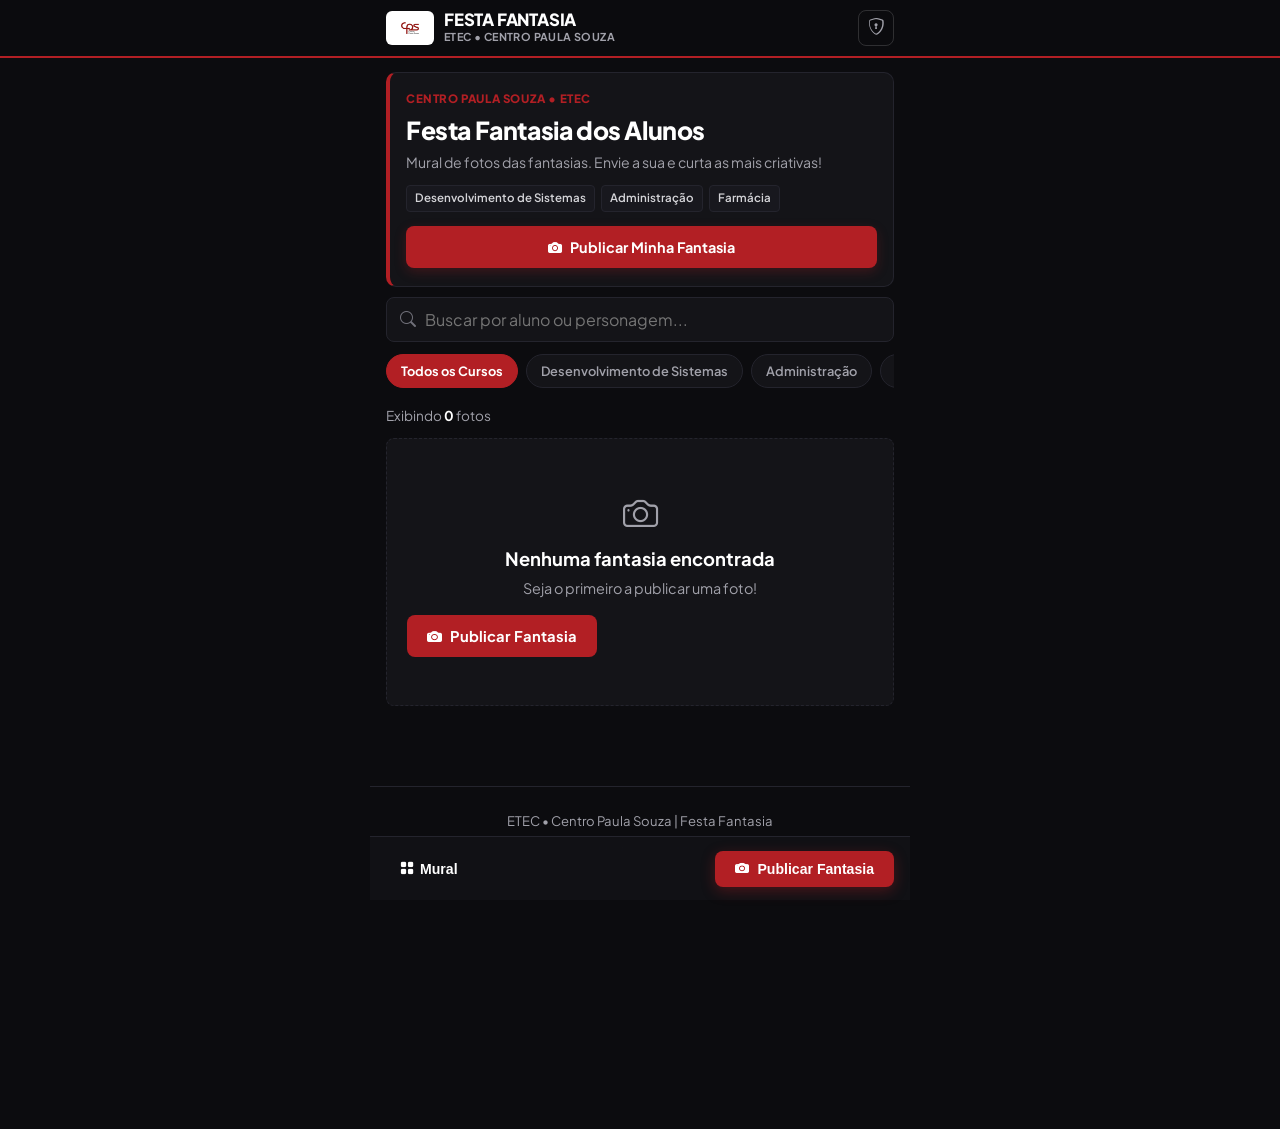
==== commit 26972930: "refactor: migracao para javascript puro, catalogo inicial limpo e remocao de backend php" ====
--- a/index.html
+++ b/index.html
@@ -10,7 +10,6 @@
   <meta name="apple-mobile-web-app-status-bar-style" content="black-translucent">
   <meta name="apple-mobile-web-app-title" content="Festa Fantasia">
 
-  <!-- Limpeza de cache antigo do navegador -->
   <script>
     if ('serviceWorker' in navigator) {
       navigator.serviceWorker.getRegistrations().then(function(regs) {
@@ -24,18 +23,15 @@
     }
   </script>
 
-  <!-- Google Fonts & Bootstrap Icons -->
   <link rel="preconnect" href="https://fonts.googleapis.com">
   <link rel="preconnect" href="https://fonts.gstatic.com" crossorigin>
   <link href="https://fonts.googleapis.com/css2?family=Plus+Jakarta+Sans:wght@400;500;600;700;800&display=swap" rel="stylesheet">
   <link rel="stylesheet" href="https://cdn.jsdelivr.net/npm/bootstrap-icons@1.11.3/font/bootstrap-icons.min.css">
-
-  <!-- Folha de Estilos Mobile-First Centro Paula Souza -->
-  <link rel="stylesheet" href="css/style.css?v=11.0">
+  <link rel="stylesheet" href="css/style.css">
 </head>
 <body>
 
-  <!-- Barra Superior do Celular -->
+  <!-- Topo -->
   <header class="site-header">
     <div class="header-inner">
       <a href="#" class="brand-wrap">
@@ -48,14 +44,13 @@
         </div>
       </a>
 
-      <!-- Botão Discreto de Moderação / ADM -->
       <button class="btn-admin-header-lock" onclick="openAdminModal()" title="Painel da Moderação / ADM" aria-label="Painel de Moderação">
         <i class="bi bi-shield-lock"></i>
       </button>
     </div>
   </header>
 
-  <!-- Banner de Apresentação -->
+  <!-- Banner -->
   <section class="hero-container">
     <div class="hero-card">
       <div class="hero-tag">Centro Paula Souza • ETEC</div>
@@ -70,33 +65,31 @@
         <span class="badge-course">Farmácia</span>
       </div>
 
-      <button class="btn-mobile-hero" onclick="openRegisterModal()">
+      <button type="button" class="btn-mobile-hero" onclick="openRegisterModal()">
         <i class="bi bi-camera-fill"></i> Publicar Minha Fantasia
       </button>
     </div>
   </section>
 
-  <!-- Conteúdo Principal / Feed -->
+  <!-- Feed e Filtros -->
   <main class="content-wrapper">
-    <!-- Barra de Filtros e Busca -->
     <div class="controls-bar">
       <div class="search-container">
         <i class="bi bi-search"></i>
         <input type="text" id="searchCostume" class="search-input" placeholder="Buscar por aluno ou personagem...">
       </div>
 
-      <!-- Filtros por Curso da ETEC -->
       <div class="filter-pills">
-        <button class="pill-btn active" data-course="all">
+        <button type="button" class="pill-btn active" data-course="all">
           Todos os Cursos
         </button>
-        <button class="pill-btn" data-course="Desenvolvimento de Sistemas">
+        <button type="button" class="pill-btn" data-course="Desenvolvimento de Sistemas">
           Desenvolvimento de Sistemas
         </button>
-        <button class="pill-btn" data-course="Administração">
+        <button type="button" class="pill-btn" data-course="Administração">
           Administração
         </button>
-        <button class="pill-btn" data-course="Farmácia">
+        <button type="button" class="pill-btn" data-course="Farmácia">
           Farmácia
         </button>
       </div>
@@ -106,15 +99,12 @@
       Exibindo <strong id="costumesCount" style="color: #ffffff;">0</strong> fotos
     </div>
 
-    <!-- Grade de Fotos (Feed do Celular) -->
-    <div class="costume-grid" id="costumeGrid">
-      <!-- Inserido dinamicamente via app.js -->
-    </div>
+    <div class="costume-grid" id="costumeGrid"></div>
   </main>
 
-  <!-- Rodapé Limpo -->
+  <!-- Rodapé -->
   <footer style="text-align: center; padding: 24px 16px 80px 16px; color: var(--text-gray); font-size: 0.82rem; border-top: 1px solid var(--border-subtle); max-width: 540px; margin: 0 auto;">
-    <p>ETEC • Centro Paula Souza | Festa Fantasia 2026</p>
+    <p>ETEC • Centro Paula Souza | Festa Fantasia</p>
     <div style="margin-top: 8px;">
       <button type="button" class="btn-admin-footer" onclick="openAdminModal()">
         <i class="bi bi-shield-lock"></i> Moderação / ADM
@@ -122,42 +112,36 @@
     </div>
   </footer>
 
-  <!-- ==========================================================================
-       BARRA INFERIOR FIXA DO APLICATIVO NO CELULAR
-       ========================================================================== -->
-  <nav class="mobile-nav-bar" aria-label="Navegação do Aplicativo">
-    <button class="nav-item active" data-target="feed" onclick="window.scrollTo({ top: 0, behavior: 'smooth' })">
+  <!-- Barra de navegação inferior -->
+  <nav class="mobile-nav-bar" aria-label="Navegação">
+    <button type="button" class="nav-item active" data-target="feed" onclick="window.scrollTo({ top: 0, behavior: 'smooth' })">
       <i class="bi bi-grid-fill"></i>
       <span>Mural</span>
     </button>
 
-    <button class="nav-fab-btn" onclick="openRegisterModal()" aria-label="Publicar Fantasia">
+    <button type="button" class="nav-fab-btn" onclick="openRegisterModal()" aria-label="Publicar Fantasia">
       <i class="bi bi-camera-fill"></i>
       <span>Publicar Fantasia</span>
     </button>
   </nav>
 
-  <!-- ==========================================================================
-       MODAL BOTTOM SHEET: PUBLICAR FANTASIA
-       ========================================================================== -->
+  <!-- Modal: Publicar Fantasia -->
   <div class="modal-overlay" id="registerModal" role="dialog" aria-modal="true">
     <div class="modal-content">
       <div class="modal-top">
         <div class="modal-title-text">Publicar Foto da Fantasia</div>
-        <button class="btn-close" onclick="closeModal('registerModal')" aria-label="Fechar">
+        <button type="button" class="btn-close" onclick="closeModal('registerModal')" aria-label="Fechar">
           <i class="bi bi-x-lg"></i>
         </button>
       </div>
 
       <div class="modal-inner">
         <form id="formRegister">
-          <!-- Nome -->
           <div class="field-box">
             <label class="field-label">Seu Nome <span>*</span></label>
             <input type="text" id="inputAluno" class="input-text" placeholder="Nome completo" required>
           </div>
 
-          <!-- Curso da ETEC -->
           <div class="field-box">
             <label class="field-label">Curso na ETEC <span>*</span></label>
             <select id="selectCurso" class="input-select" required>
@@ -167,32 +151,28 @@
             </select>
           </div>
 
-          <!-- Nome da Fantasia -->
           <div class="field-box">
             <label class="field-label">Nome da Fantasia / Personagem <span>*</span></label>
-            <input type="text" id="inputFantasia" class="input-text" placeholder="Ex: Homem-Aranha, Wandinha, Mario Bros..." required>
-          </div>
-
-          <!-- Upload da Foto com Câmera do Celular -->
+            <input type="text" id="inputFantasia" class="input-text" placeholder="Ex: Homem-Aranha, Wandinha, Mario..." required>
+          </div>
+
           <div class="field-box">
             <label class="field-label">Foto da Fantasia <span>*</span></label>
             <input type="file" id="costumePhotoInput" accept="image/*" capture="environment" style="display: none;">
             
             <div class="upload-card" id="uploadCard">
-              <!-- Estado Inicial: Botão de Câmera/Galeria -->
               <div id="uploadPrompt" class="upload-prompt-view">
                 <i class="bi bi-camera" style="font-size: 2.2rem; color: var(--text-gray); display: block; margin-bottom: 6px;"></i>
                 <div class="upload-card-title">Tirar foto com a câmera ou escolher da galeria</div>
                 <div class="upload-card-sub">Toque aqui para abrir a câmera</div>
               </div>
 
-              <!-- Estado Ativo: Editor de Foto Direto no Formulário -->
+              <!-- Editor interativo de foto -->
               <div id="photoEditorBox" class="photo-editor-box" style="display: none;">
                 <div class="editor-hint">
-                  <i class="bi bi-hand-index-thumb"></i> Arraste a foto com o dedo para posicionar
-                </div>
-
-                <!-- Canvas de Enquadramento Oficial 4:5 -->
+                  <i class="bi bi-hand-index-thumb"></i> Arraste a foto para posicionar
+                </div>
+
                 <div class="editor-canvas-container">
                   <canvas id="editorCanvas" width="640" height="800"></canvas>
                   
@@ -209,7 +189,6 @@
                   </div>
                 </div>
 
-                <!-- Barra de Zoom -->
                 <div class="editor-zoom-row">
                   <button type="button" class="btn-circle-zoom" id="btnZoomOut" aria-label="Diminuir Zoom">
                     <i class="bi bi-dash"></i>
@@ -220,7 +199,6 @@
                   </button>
                 </div>
 
-                <!-- Ações Rápidas -->
                 <div class="editor-actions-bar">
                   <button type="button" class="btn-editor-btn" id="btnRotatePhoto">
                     <i class="bi bi-arrow-clockwise"></i> Girar 90°
@@ -229,14 +207,13 @@
                     <i class="bi bi-arrows-fullscreen"></i> Centralizar
                   </button>
                   <button type="button" class="btn-editor-btn btn-editor-change" id="btnChangePhoto">
-                    <i class="bi bi-camera"></i> Trocar Foto
+                    <i class="bi bi-camera"></i> Trocar
                   </button>
                 </div>
               </div>
             </div>
           </div>
 
-          <!-- Botões -->
           <div style="display: flex; gap: 10px; margin-top: 20px;">
             <button type="button" class="btn-cps-outline" style="flex: 1;" onclick="closeModal('registerModal')">
               Cancelar
@@ -250,37 +227,29 @@
     </div>
   </div>
 
-  <!-- ==========================================================================
-       MODAL: VISUALIZAR FOTO AMPLIADA
-       ========================================================================== -->
+  <!-- Modal: Foto Detalhes -->
   <div class="modal-overlay" id="detailsModal" role="dialog" aria-modal="true">
     <div class="modal-content">
       <div class="modal-top">
         <div class="modal-title-text">Foto da Fantasia</div>
-        <button class="btn-close" onclick="closeModal('detailsModal')" aria-label="Fechar">
+        <button type="button" class="btn-close" onclick="closeModal('detailsModal')" aria-label="Fechar">
           <i class="bi bi-x-lg"></i>
         </button>
       </div>
-      <div class="modal-inner" id="detailsModalContent">
-        <!-- Inserido dinamicamente via app.js -->
-      </div>
+      <div class="modal-inner" id="detailsModalContent"></div>
     </div>
   </div>
 
-  <!-- ==========================================================================
-       MODAL: ADMINISTRAÇÃO (Acessível via ?admin=1 ou atalho secreto Ctrl+Shift+A)
-       ========================================================================== -->
+  <!-- Modal: Administração -->
   <div class="modal-overlay" id="adminModal" role="dialog" aria-modal="true">
     <div class="modal-content" style="max-width: 540px;">
       <div class="modal-top">
         <div class="modal-title-text">Painel Administrativo</div>
-        <button class="btn-close" onclick="closeModal('adminModal')" aria-label="Fechar">
+        <button type="button" class="btn-close" onclick="closeModal('adminModal')" aria-label="Fechar">
           <i class="bi bi-x-lg"></i>
         </button>
       </div>
-      <div class="modal-inner" id="adminModalContent">
-        <!-- Inserido dinamicamente via admin.js -->
-      </div>
+      <div class="modal-inner" id="adminModalContent"></div>
     </div>
   </div>
 
@@ -288,9 +257,9 @@
   <div class="toast-box" id="toastNotice" role="status" aria-live="polite"></div>
 
   <!-- Scripts -->
-  <script src="js/storage.js?v=11.0"></script>
-  <script src="js/photo-editor.js?v=11.0"></script>
-  <script src="js/app.js?v=11.0"></script>
-  <script src="js/admin.js?v=11.0"></script>
+  <script src="js/storage.js"></script>
+  <script src="js/photo-editor.js"></script>
+  <script src="js/app.js"></script>
+  <script src="js/admin.js"></script>
 </body>
 </html>
--- a/css/style.css
+++ b/css/style.css
@@ -1,9 +1,3 @@
-/* ==========================================================================
-   FESTA FANTASIA ETEC - DESIGN MOBILE FIRST (CENTRO PAULA SOUZA)
-   Cores: Preto, Branco e Vermelho CPS
-   Otimizado especificamente para smartphones (fluido, rápido e tátil)
-   ========================================================================== */
-
 @import url('https://fonts.googleapis.com/css2?family=Plus+Jakarta+Sans:wght@400;500;600;700;800&display=swap');
 
 :root {
